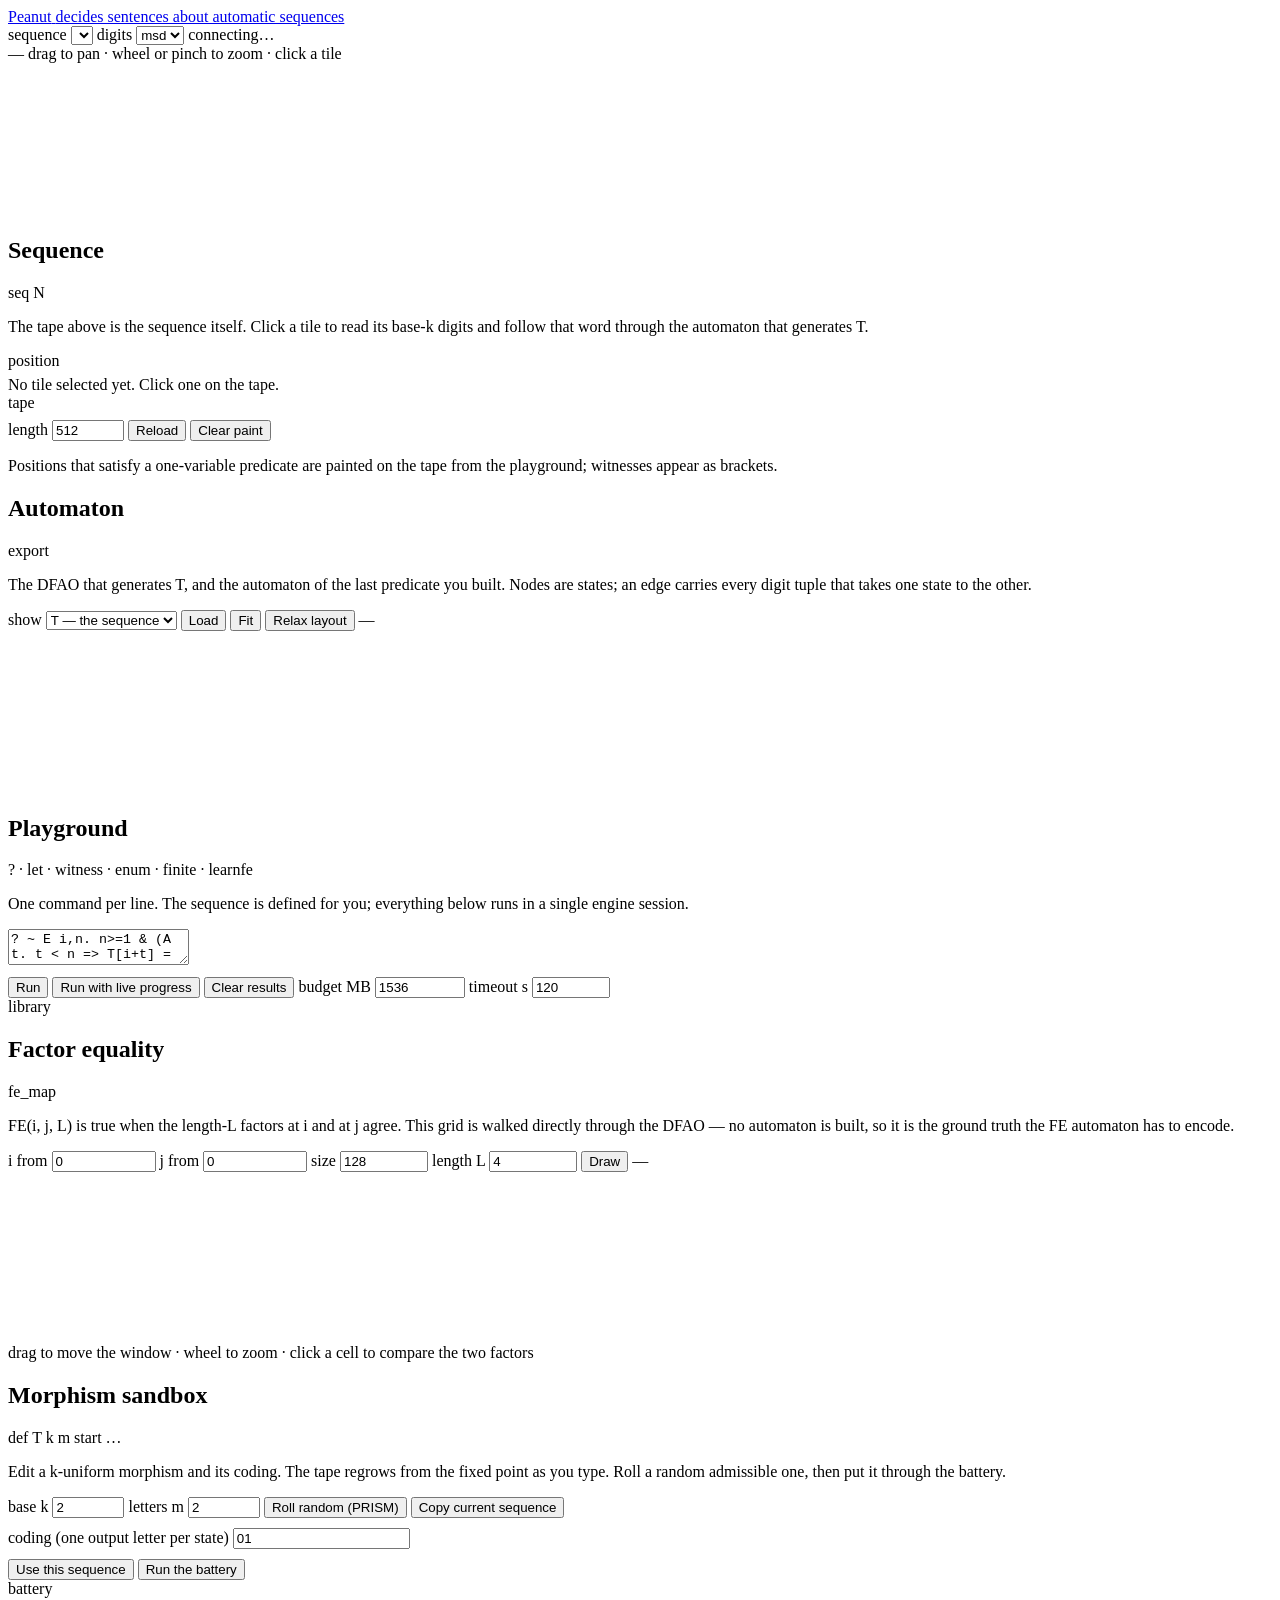
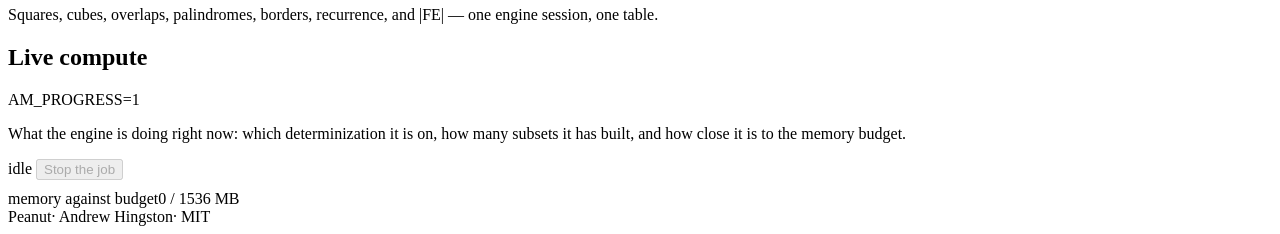
==== gui/static/index.html @ 98985024 "Initial public release of Peanut" ====
<!doctype html>
<html lang="en">
<head>
<meta charset="utf-8">
<meta name="viewport" content="width=device-width, initial-scale=1, viewport-fit=cover">
<title>Peanut</title>
<meta name="color-scheme" content="light dark">
<link rel="icon" href="/static/favicon.svg">
<link rel="apple-touch-icon" href="/static/logo.svg">
<link rel="stylesheet" href="/static/style.css">
</head>
<body>
<div class="app">

  <header class="topbar">
    <a class="brand" href="/">
      <span id="brandmark"></span>
      <span>
        <span class="wordmark">Peanut</span>
        <span class="tagline">decides sentences about automatic sequences</span>
      </span>
    </a>

    <div class="seqpick">
      <label class="field" style="flex-direction:row;align-items:center;gap:6px">
        <span>sequence</span>
        <select id="seqSelect" aria-label="Sequence"></select>
      </label>
      <label class="field" style="flex-direction:row;align-items:center;gap:6px">
        <span>digits</span>
        <select id="modeSelect" aria-label="Digit order">
          <option value="msd">msd</option>
          <option value="lsd">lsd</option>
        </select>
      </label>
      <span class="pill" id="healthPill">connecting…</span>
    </div>
  </header>

  <!-- The tape: one strip of T, shared by every view.  Results paint onto it. -->
  <section class="tape" aria-label="Sequence tape">
    <div class="tape-head">
      <span class="seqname" id="tapeName">—</span>
      <span class="def" id="tapeDef"></span>
      <span class="spacer"></span>
      <span class="eyebrow" id="tapeHint">drag to pan · wheel or pinch to zoom · click a tile</span>
    </div>
    <div class="tape-canvas-wrap">
      <canvas class="tape-canvas" id="tapeCanvas" aria-label="Symbols of the sequence"></canvas>
    </div>
    <div class="tape-legend" id="tapeLegend"></div>
  </section>

  <div class="body">
    <nav class="rail" id="rail" aria-label="Views"></nav>

    <main class="main">

      <!-- ------------------------------------------------ sequence -->
      <section class="view on" id="view-sequence">
        <div class="view-head">
          <h2>Sequence</h2><span class="cmd">seq N</span>
          <p>The tape above is the sequence itself. Click a tile to read its base-k digits and
             follow that word through the automaton that generates T.</p>
        </div>
        <div class="grid2">
          <div class="panel" id="posCard">
            <span class="eyebrow">position</span>
            <p style="color:var(--ink-2);margin:6px 0 0">No tile selected yet. Click one on the tape.</p>
          </div>
          <div class="panel">
            <span class="eyebrow">tape</span>
            <div class="row" style="margin-top:8px">
              <label class="field">length
                <input type="number" id="seqLen" min="16" max="20000" step="16" value="512">
              </label>
              <button class="btn" id="seqReload">Reload</button>
              <button class="btn ghost" id="tapeClear">Clear paint</button>
            </div>
            <p style="color:var(--ink-2)">Positions that satisfy a one-variable predicate are
               painted on the tape from the playground; witnesses appear as brackets.</p>
          </div>
        </div>
      </section>

      <!-- ------------------------------------------------ automaton -->
      <section class="view" id="view-automaton">
        <div class="view-head">
          <h2>Automaton</h2><span class="cmd">export</span>
          <p>The DFAO that generates T, and the automaton of the last predicate you built.
             Nodes are states; an edge carries every digit tuple that takes one state to the other.</p>
        </div>
        <div class="row" style="margin-bottom:10px">
          <label class="field" style="flex-direction:row;align-items:center;gap:6px">
            <span>show</span>
            <select id="autoPick"><option value="T">T — the sequence</option></select>
          </label>
          <button class="btn" id="autoReload">Load</button>
          <button class="btn ghost" id="autoFit">Fit</button>
          <button class="btn ghost" id="autoRelax">Relax layout</button>
          <span class="spacer"></span>
          <span class="pill" id="autoInfo">—</span>
        </div>
        <div class="canvas-frame">
          <canvas class="stage" id="autoCanvas" aria-label="Automaton"></canvas>
          <div class="tip" id="autoTip"></div>
        </div>
      </section>

      <!-- ------------------------------------------------ playground -->
      <section class="view" id="view-playground">
        <div class="view-head">
          <h2>Playground</h2><span class="cmd">? · let · witness · enum · finite · learnfe</span>
          <p>One command per line. The sequence is defined for you; everything below runs in a
             single engine session.</p>
        </div>
        <div class="grid2">
          <div>
            <div class="panel">
              <textarea class="editor" id="editor" spellcheck="false" aria-label="Formula script">? ~ E i,n. n&gt;=1 &amp; (A t. t &lt; n =&gt; T[i+t] = T[i+n+t])</textarea>
              <div class="row" style="margin-top:8px">
                <button class="btn primary" id="runBtn">Run</button>
                <button class="btn" id="runStreamBtn">Run with live progress</button>
                <button class="btn ghost" id="clearBtn">Clear results</button>
                <span class="spacer"></span>
                <label class="field" style="flex-direction:row;align-items:center;gap:6px">
                  <span>budget MB</span>
                  <input type="number" id="memMb" min="128" max="8192" step="128" value="1536" style="width:82px">
                </label>
                <label class="field" style="flex-direction:row;align-items:center;gap:6px">
                  <span>timeout s</span>
                  <input type="number" id="timeoutS" min="5" max="1800" step="5" value="120" style="width:70px">
                </label>
              </div>
            </div>
            <div class="results" id="results"></div>
          </div>
          <div class="panel">
            <span class="eyebrow">library</span>
            <div class="libwrap" id="library"></div>
          </div>
        </div>
      </section>

      <!-- ------------------------------------------------ heatmap -->
      <section class="view" id="view-femap">
        <div class="view-head">
          <h2>Factor equality</h2><span class="cmd">fe_map</span>
          <p>FE(i, j, L) is true when the length-L factors at i and at j agree. This grid is walked
             directly through the DFAO — no automaton is built, so it is the ground truth the FE
             automaton has to encode.</p>
        </div>
        <div class="row" style="margin-bottom:10px">
          <label class="field">i from <input type="number" id="feI0" value="0" min="0" style="width:96px"></label>
          <label class="field">j from <input type="number" id="feJ0" value="0" min="0" style="width:96px"></label>
          <label class="field">size <input type="number" id="feSize" value="128" min="8" max="512" step="8" style="width:80px"></label>
          <label class="field">length L <input type="number" id="feL" value="4" min="0" max="4096" style="width:80px"></label>
          <button class="btn primary" id="feRun">Draw</button>
          <span class="spacer"></span>
          <span class="pill" id="feInfo">—</span>
        </div>
        <div class="canvas-frame">
          <canvas class="heat" id="feCanvas" aria-label="FE heatmap"></canvas>
          <div class="tip" id="feTip"></div>
        </div>
        <p class="eyebrow" style="margin-top:8px">drag to move the window · wheel to zoom · click a cell to compare the two factors</p>
      </section>

      <!-- ------------------------------------------------ morphism -->
      <section class="view" id="view-morphism">
        <div class="view-head">
          <h2>Morphism sandbox</h2><span class="cmd">def T k m start …</span>
          <p>Edit a k-uniform morphism and its coding. The tape regrows from the fixed point as you
             type. Roll a random admissible one, then put it through the battery.</p>
        </div>
        <div class="grid2">
          <div class="panel">
            <div class="row">
              <label class="field">base k <input type="number" id="mK" value="2" min="2" max="6" style="width:64px"></label>
              <label class="field">letters m <input type="number" id="mM" value="2" min="1" max="9" style="width:64px"></label>
              <button class="btn" id="mRoll">Roll random (PRISM)</button>
              <button class="btn ghost" id="mFromCurrent">Copy current sequence</button>
            </div>
            <div class="rules" id="mRules" style="margin-top:10px"></div>
            <div class="row" style="margin-top:10px">
              <label class="field" style="flex:1">coding (one output letter per state)
                <input type="text" id="mCoding" value="01">
              </label>
            </div>
            <div class="row" style="margin-top:8px">
              <span class="def" id="mDef" style="font-family:var(--mono);font-size:11px;color:var(--ink-2);word-break:break-all"></span>
            </div>
            <div id="mStatus" style="margin-top:6px"></div>
            <div class="row" style="margin-top:10px">
              <button class="btn primary" id="mUse">Use this sequence</button>
              <button class="btn" id="mBattery">Run the battery</button>
            </div>
          </div>
          <div class="panel">
            <span class="eyebrow">battery</span>
            <div id="battOut" style="margin-top:8px;color:var(--ink-2)">
              Squares, cubes, overlaps, palindromes, borders, recurrence, and |FE| — one engine
              session, one table.
            </div>
          </div>
        </div>
      </section>

      <!-- ------------------------------------------------ live -->
      <section class="view" id="view-live">
        <div class="view-head">
          <h2>Live compute</h2><span class="cmd">AM_PROGRESS=1</span>
          <p>What the engine is doing right now: which determinization it is on, how many subsets
             it has built, and how close it is to the memory budget.</p>
        </div>
        <div class="panel">
          <div class="row" style="align-items:flex-start">
            <div class="mascot" id="mascot"></div>
            <div style="flex:1;min-width:200px">
              <div class="row">
                <span class="eyebrow" id="liveState">idle</span>
                <span class="spacer"></span>
                <button class="btn" id="cancelBtn" disabled>Stop the job</button>
              </div>
              <div class="phasebar" id="phasebar"></div>
              <div class="phaselabels" id="phaselabels"></div>
            </div>
          </div>
          <div class="counters" id="counters"></div>
          <div style="margin-top:10px">
            <div class="row"><span class="eyebrow">memory against budget</span><span class="spacer"></span><span class="eyebrow" id="memText">0 / 1536 MB</span></div>
            <div class="gauge"><i id="memBar"></i></div>
          </div>
          <div class="log" id="liveLog"></div>
        </div>
      </section>

    </main>
  </div>

  <footer class="foot">
    <span>Peanut</span><span class="dot">·</span>
    <span>Andrew Hingston</span><span class="dot">·</span>
    <span>MIT</span>
    <span class="spacer"></span>
    <span id="footEngine"></span>
  </footer>
</div>

<script src="/static/app.js"></script>
</body>
</html>
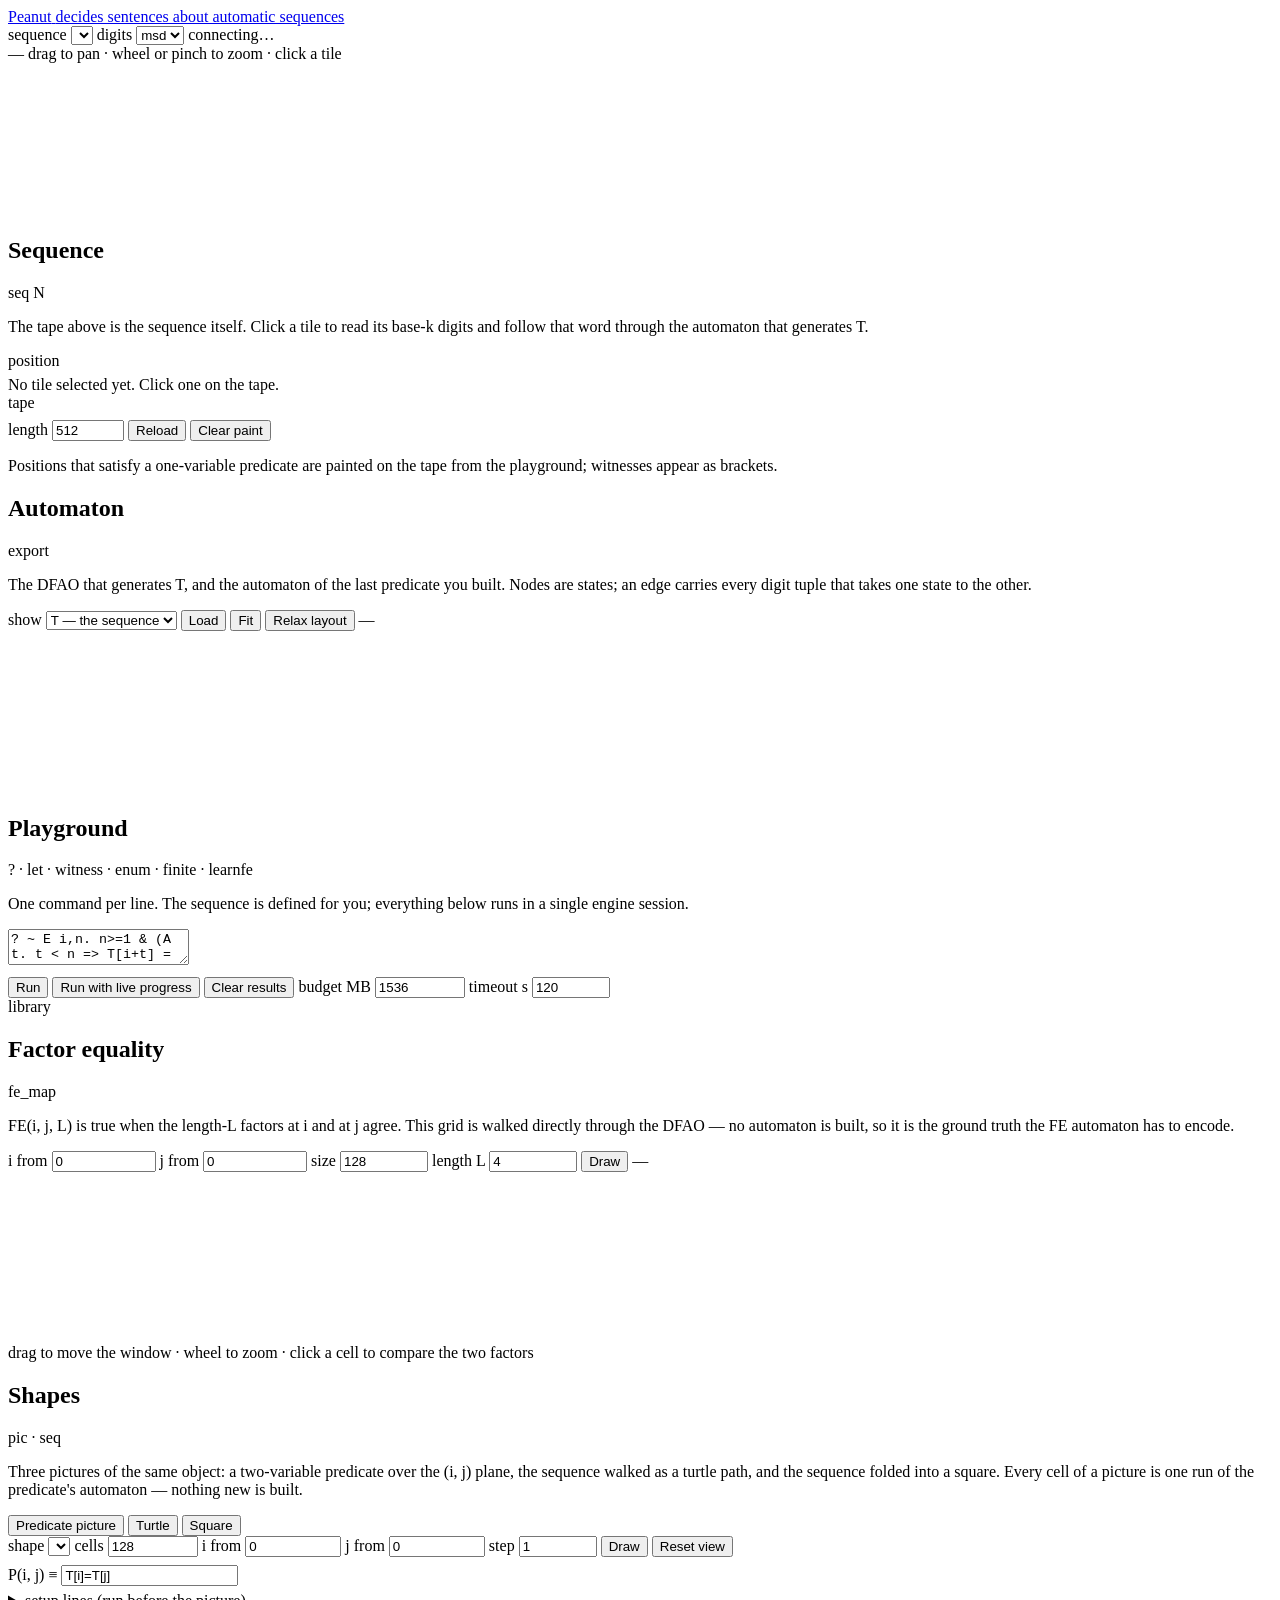
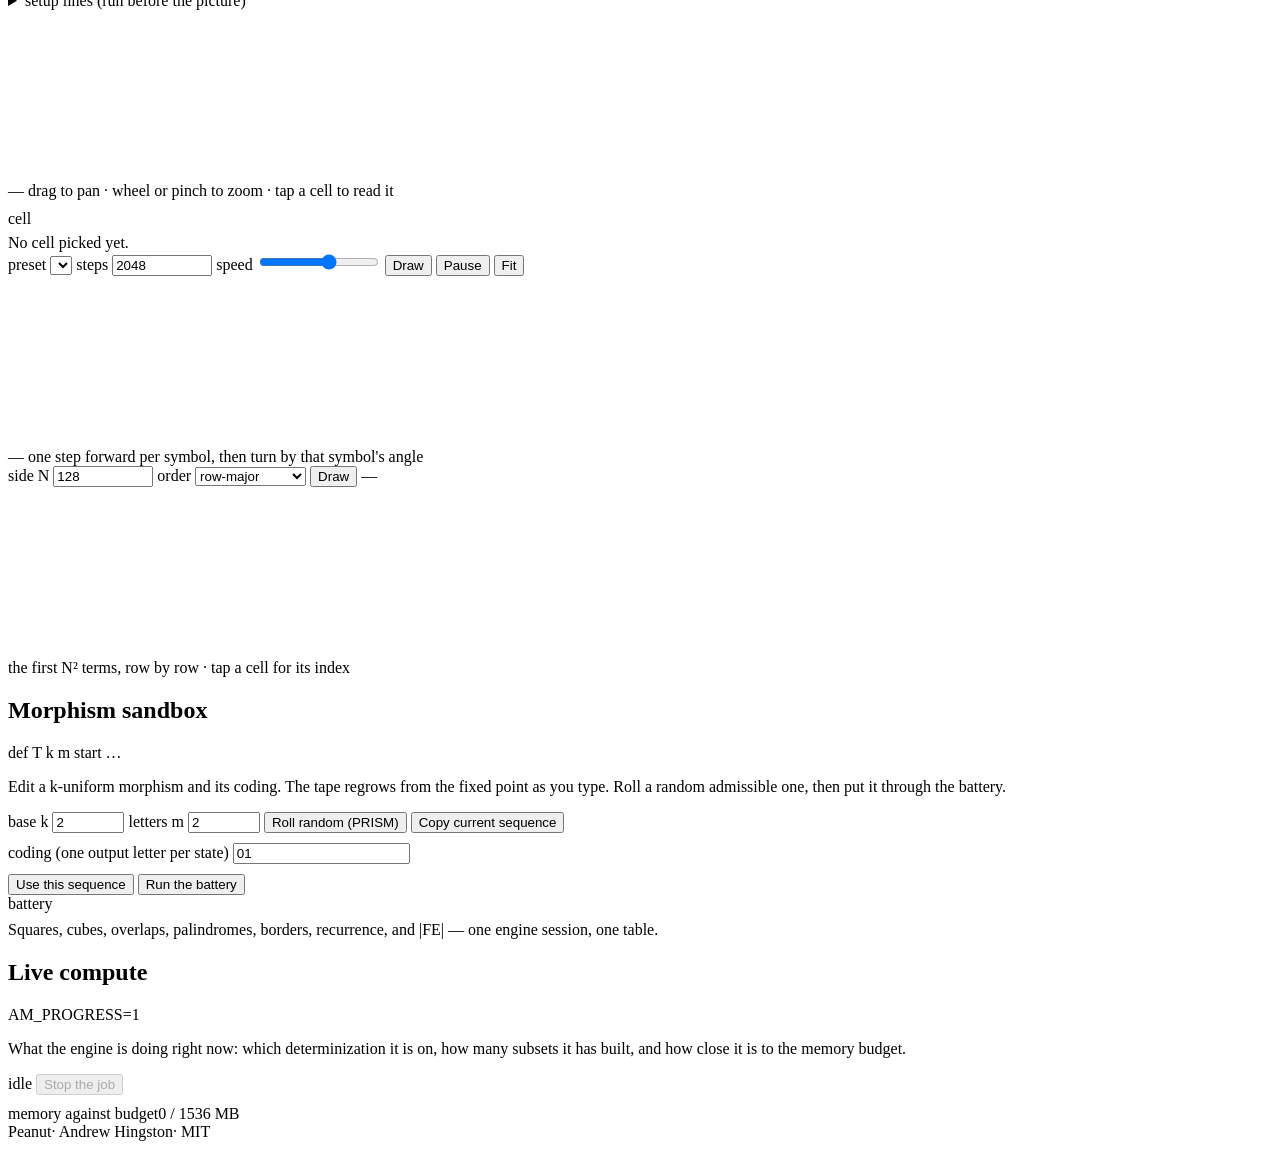
==== commit 695f92e4: "Sync: numeration systems (Fibonacci/Tribonacci/Pell), Shapes view, Live done-state, pic command" ====
--- a/gui/static/index.html
+++ b/gui/static/index.html
@@ -166,6 +166,120 @@
         <p class="eyebrow" style="margin-top:8px">drag to move the window · wheel to zoom · click a cell to compare the two factors</p>
       </section>
 
+      <!-- ------------------------------------------------ shapes -->
+      <section class="view" id="view-shapes">
+        <div class="view-head">
+          <h2>Shapes</h2><span class="cmd">pic · seq</span>
+          <p>Three pictures of the same object: a two-variable predicate over the (i, j) plane,
+             the sequence walked as a turtle path, and the sequence folded into a square. Every
+             cell of a picture is one run of the predicate's automaton — nothing new is built.</p>
+        </div>
+
+        <div class="seg" id="shapeTabs" role="tablist" aria-label="Shape kind">
+          <button role="tab" data-tab="picture" aria-selected="true">Predicate picture</button>
+          <button role="tab" data-tab="turtle" aria-selected="false">Turtle</button>
+          <button role="tab" data-tab="square" aria-selected="false">Square</button>
+        </div>
+
+        <!-- (a) predicate pictures -->
+        <div class="shape-pane on" id="shape-picture">
+          <div class="panel">
+            <div class="row">
+              <label class="field" style="flex:1 1 220px">shape
+                <select id="picShape" aria-label="Picture"></select>
+              </label>
+              <label class="field">cells
+                <input type="number" id="picN" value="128" min="8" max="1024" step="8" style="width:82px">
+              </label>
+              <label class="field">i from <input type="number" id="picI0" value="0" min="0" style="width:88px"></label>
+              <label class="field">j from <input type="number" id="picJ0" value="0" min="0" style="width:88px"></label>
+              <label class="field">step <input type="number" id="picScale" value="1" min="1" max="4096" style="width:70px"></label>
+              <button class="btn primary" id="picRun">Draw</button>
+              <button class="btn ghost" id="picHome">Reset view</button>
+            </div>
+            <div class="row" style="margin-top:8px">
+              <label class="field" style="flex:1 1 100%">P(i, j) ≡
+                <input type="text" id="picBody" value="T[i]=T[j]" spellcheck="false">
+              </label>
+            </div>
+            <details id="picSetupBox" style="margin-top:6px">
+              <summary class="eyebrow" style="cursor:pointer">setup lines (run before the picture)</summary>
+              <textarea class="editor" id="picPre" spellcheck="false" style="min-height:64px;margin-top:6px"></textarea>
+              <p class="eyebrow" id="picDefNote" style="margin:6px 0 0;text-transform:none;letter-spacing:0"></p>
+            </details>
+          </div>
+          <div class="canvas-frame" style="margin-top:10px">
+            <canvas class="pic" id="picCanvas" aria-label="Predicate picture"></canvas>
+            <div class="tip" id="picTip"></div>
+          </div>
+          <div class="row" style="margin-top:8px">
+            <span class="pill" id="picInfo">—</span>
+            <span class="swatches" id="picSwatch"></span>
+            <span class="spacer"></span>
+            <span class="eyebrow">drag to pan · wheel or pinch to zoom · tap a cell to read it</span>
+          </div>
+          <div class="panel" id="picRead" style="margin-top:10px">
+            <span class="eyebrow">cell</span>
+            <p style="color:var(--ink-2);margin:6px 0 0">No cell picked yet.</p>
+          </div>
+        </div>
+
+        <!-- (b) turtle graphics -->
+        <div class="shape-pane" id="shape-turtle">
+          <div class="panel">
+            <div class="row">
+              <label class="field" style="flex:1 1 200px">preset
+                <select id="turPreset" aria-label="Turtle preset"></select>
+              </label>
+              <label class="field">steps
+                <input type="number" id="turN" value="2048" min="16" max="20000" step="16" style="width:92px">
+              </label>
+              <label class="field">speed
+                <input type="range" id="turSpeed" min="0" max="100" value="60" style="width:120px">
+              </label>
+              <button class="btn primary" id="turDraw">Draw</button>
+              <button class="btn" id="turPause">Pause</button>
+              <button class="btn ghost" id="turFit">Fit</button>
+            </div>
+            <div class="row" id="turAngles" style="margin-top:8px"></div>
+          </div>
+          <div class="canvas-frame" style="margin-top:10px">
+            <canvas class="pic" id="turCanvas" aria-label="Turtle path"></canvas>
+          </div>
+          <div class="row" style="margin-top:8px">
+            <span class="pill" id="turInfo">—</span>
+            <span class="spacer"></span>
+            <span class="eyebrow">one step forward per symbol, then turn by that symbol's angle</span>
+          </div>
+        </div>
+
+        <!-- (c) sequence as a square -->
+        <div class="shape-pane" id="shape-square">
+          <div class="panel">
+            <div class="row">
+              <label class="field">side N
+                <input type="number" id="sqN" value="128" min="8" max="512" step="8" style="width:92px">
+              </label>
+              <label class="field" style="flex-direction:row;align-items:center;gap:6px">
+                <span>order</span>
+                <select id="sqOrder" aria-label="Fill order">
+                  <option value="row">row-major</option>
+                  <option value="boustro">boustrophedon</option>
+                </select>
+              </label>
+              <button class="btn primary" id="sqRun">Draw</button>
+              <span class="spacer"></span>
+              <span class="pill" id="sqInfo">—</span>
+            </div>
+          </div>
+          <div class="canvas-frame" style="margin-top:10px">
+            <canvas class="pic" id="sqCanvas" aria-label="The sequence laid out as a square"></canvas>
+            <div class="tip" id="sqTip"></div>
+          </div>
+          <p class="eyebrow" style="margin-top:8px">the first N² terms, row by row · tap a cell for its index</p>
+        </div>
+      </section>
+
       <!-- ------------------------------------------------ morphism -->
       <section class="view" id="view-morphism">
         <div class="view-head">
@@ -216,11 +330,13 @@
         <div class="panel">
           <div class="row" style="align-items:flex-start">
             <div class="mascot" id="mascot"></div>
-            <div style="flex:1;min-width:200px">
+            <div style="flex:1;min-width:min(200px,100%)">
               <div class="row">
                 <span class="eyebrow" id="liveState">idle</span>
+                <span class="chip" id="liveVerdict" hidden></span>
                 <span class="spacer"></span>
                 <button class="btn" id="cancelBtn" disabled>Stop the job</button>
+                <span class="chip done" id="liveDone" hidden>Done</span>
               </div>
               <div class="phasebar" id="phasebar"></div>
               <div class="phaselabels" id="phaselabels"></div>
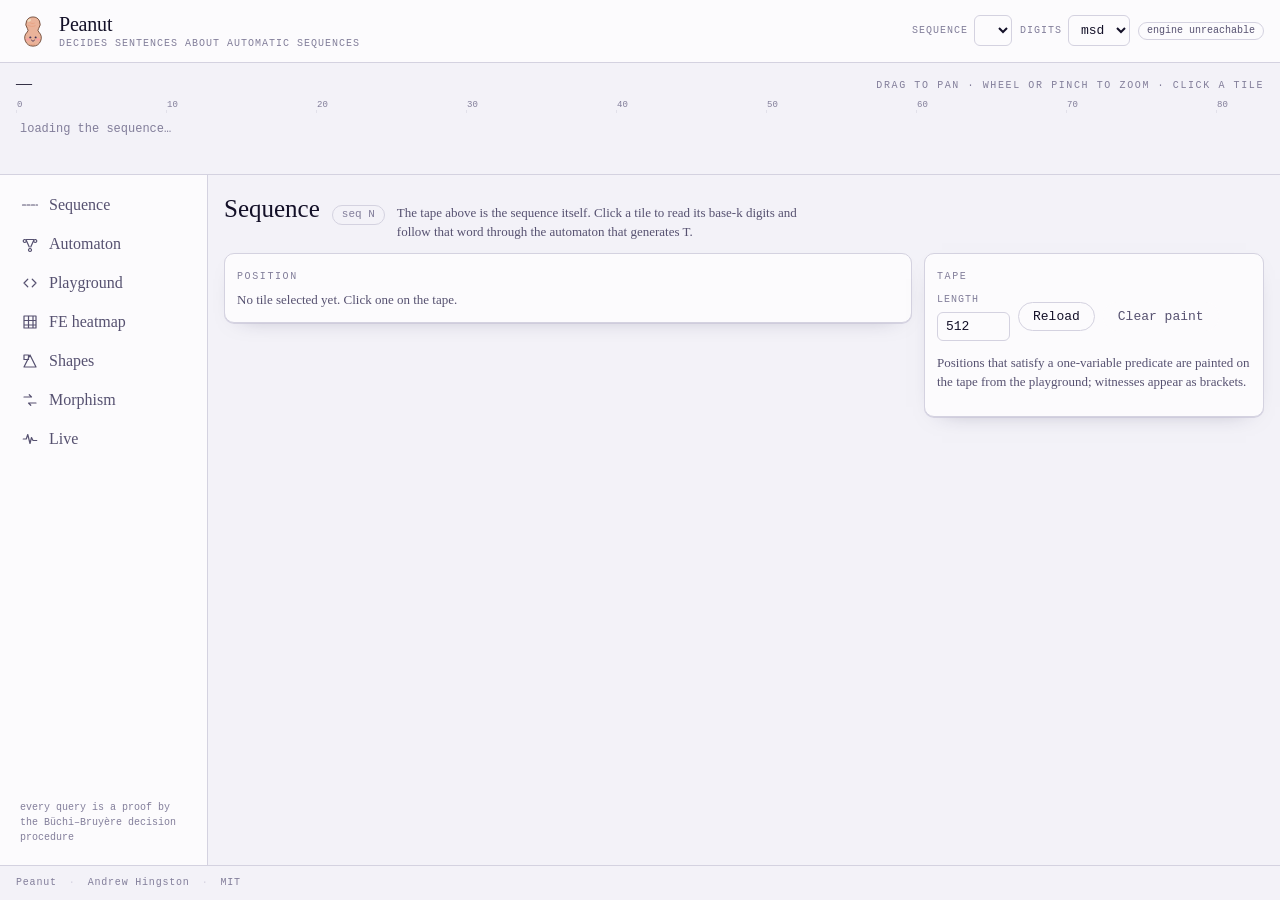
==== commit ea45be4e: "Sync from research repo: simsub attribution fix + WASM playground backend Cite Nicol & Frohme, "Deco" ====
--- a/gui/static/index.html
+++ b/gui/static/index.html
@@ -5,15 +5,15 @@
 <meta name="viewport" content="width=device-width, initial-scale=1, viewport-fit=cover">
 <title>Peanut</title>
 <meta name="color-scheme" content="light dark">
-<link rel="icon" href="/static/favicon.svg">
-<link rel="apple-touch-icon" href="/static/logo.svg">
-<link rel="stylesheet" href="/static/style.css">
+<link rel="icon" href="favicon.svg">
+<link rel="apple-touch-icon" href="logo.svg">
+<link rel="stylesheet" href="style.css">
 </head>
 <body>
 <div class="app">
 
   <header class="topbar">
-    <a class="brand" href="/">
+    <a class="brand" href="./">
       <span id="brandmark"></span>
       <span>
         <span class="wordmark">Peanut</span>
@@ -363,6 +363,7 @@
   </footer>
 </div>
 
-<script src="/static/app.js"></script>
+<script src="wasm-backend.js"></script>
+<script src="app.js"></script>
 </body>
 </html>
--- a/gui/static/style.css
+++ b/gui/static/style.css
@@ -0,0 +1,512 @@
+/* Peanut — every token below is derived from PEANUT_DESIGN_SEED = 653658211.
+   The derivation (splitmix64, draw order, candidate lists) is written out in
+   gui/DESIGN.md.  Do not hand-tune a value here without changing that file too. */
+
+:root {
+  /* seed draw 1: base hue 248.  draw 2: split-complement, so the arms are 38 and 98.
+     draw 12: saturation 53. */
+  --h-ink: 248;
+  --h-warn: 38;
+  --h-true: 98;
+
+  --paper:      hsl(248 30% 96%);
+  --panel:      hsl(248 40% 99%);
+  --panel-2:    hsl(248 24% 93%);
+  --rule:       hsl(248 18% 85%);
+  --rule-soft:  hsl(248 18% 90%);
+  --ink:        hsl(248 42% 11%);
+  --ink-2:      hsl(248 16% 38%);
+  --ink-3:      hsl(248 12% 55%);
+
+  --indigo:     hsl(248 53% 46%);
+  --indigo-2:   hsl(248 53% 92%);
+  --amber:      hsl(38 74% 42%);
+  --amber-2:    hsl(38 80% 90%);
+  --green:      hsl(98 40% 30%);
+  --green-2:    hsl(98 38% 88%);
+  --rust:       hsl(14 62% 44%);
+  --rust-2:     hsl(14 70% 92%);
+
+  /* draw 9: corner radius 10 — the peanut shell is round, so everything is */
+  --r: 10px;
+  --r-s: 6px;
+
+  /* draw 7: modular scale 1.25 from 13px */
+  --t0: 13px;
+  --t1: 16px;
+  --t2: 20px;
+  --t3: 25px;
+  --t4: 32px;
+
+  /* draw 4/5/6: American Typewriter / Charter / Menlo */
+  --display: "American Typewriter", "Superclarendon", "Rockwell", Georgia, serif;
+  --body: Charter, "Iowan Old Style", Georgia, "Times New Roman", serif;
+  --mono: Menlo, "SF Mono", Monaco, "Courier New", monospace;
+
+  --rail: 208px;
+  --shadow: 0 1px 0 hsl(248 20% 80% / .6), 0 8px 24px -18px hsl(248 40% 20% / .5);
+}
+
+@media (prefers-color-scheme: dark) {
+  :root {
+    --paper:     hsl(248 26% 9%);
+    --panel:     hsl(248 22% 13%);
+    --panel-2:   hsl(248 20% 17%);
+    --rule:      hsl(248 14% 26%);
+    --rule-soft: hsl(248 14% 20%);
+    --ink:       hsl(248 24% 93%);
+    --ink-2:     hsl(248 14% 70%);
+    --ink-3:     hsl(248 12% 55%);
+    --indigo:    hsl(248 62% 72%);
+    --indigo-2:  hsl(248 40% 24%);
+    --amber:     hsl(38 78% 62%);
+    --amber-2:   hsl(38 40% 22%);
+    --green:     hsl(98 44% 60%);
+    --green-2:   hsl(98 30% 20%);
+    --rust:      hsl(14 70% 64%);
+    --rust-2:    hsl(14 40% 22%);
+    --shadow: 0 1px 0 hsl(248 20% 4% / .6), 0 10px 26px -18px hsl(0 0% 0% / .8);
+  }
+}
+
+* { box-sizing: border-box; }
+
+html, body {
+  margin: 0;
+  padding: 0;
+  background: var(--paper);
+  color: var(--ink);
+  font-family: var(--body);
+  font-size: var(--t0);
+  line-height: 1.45;
+  -webkit-text-size-adjust: 100%;
+}
+
+a { color: var(--indigo); }
+
+.eyebrow {
+  font-family: var(--mono);
+  font-size: 10px;
+  letter-spacing: .16em;
+  text-transform: uppercase;
+  color: var(--ink-3);
+}
+
+/* ------------------------------------------------------------------ shell */
+
+.app {
+  min-height: 100vh;
+  min-height: 100dvh;
+  display: grid;
+  grid-template-rows: auto auto 1fr auto;
+}
+
+.topbar {
+  display: flex;
+  align-items: center;
+  gap: 14px;
+  padding: 10px 16px;
+  border-bottom: 1px solid var(--rule);
+  background: var(--panel);
+  flex-wrap: wrap;
+}
+
+.brand { display: flex; align-items: center; gap: 9px; text-decoration: none; color: inherit; }
+.brand svg { width: 34px; height: 34px; display: block; }
+.brand .wordmark {
+  font-family: var(--display);
+  font-size: var(--t2);
+  letter-spacing: -.01em;
+}
+.brand .tagline {
+  font-family: var(--mono);
+  font-size: 10px;
+  letter-spacing: .1em;
+  text-transform: uppercase;
+  color: var(--ink-3);
+  display: block;
+  margin-top: -2px;
+}
+
+.seqpick { display: flex; align-items: center; gap: 8px; margin-left: auto; flex-wrap: wrap; }
+
+select, input[type="text"], input[type="number"], textarea {
+  font-family: var(--mono);
+  font-size: var(--t0);
+  color: var(--ink);
+  background: var(--panel);
+  border: 1px solid var(--rule);
+  border-radius: var(--r-s);
+  padding: 6px 8px;
+}
+select { max-width: 46vw; }
+textarea { width: 100%; resize: vertical; line-height: 1.5; }
+
+:focus-visible {
+  outline: 2px solid var(--amber);
+  outline-offset: 2px;
+}
+
+.btn {
+  font-family: var(--mono);
+  font-size: var(--t0);
+  border: 1px solid var(--rule);
+  background: var(--panel);
+  color: var(--ink);
+  border-radius: 999px;
+  padding: 6px 14px;
+  cursor: pointer;
+  white-space: nowrap;
+}
+.btn:hover { border-color: var(--indigo); color: var(--indigo); }
+.btn.primary { background: var(--indigo); border-color: var(--indigo); color: hsl(248 30% 98%); }
+.btn.primary:hover { filter: brightness(1.08); color: hsl(248 30% 98%); }
+.btn.ghost { border-color: transparent; color: var(--ink-2); }
+.btn[disabled] { opacity: .45; cursor: not-allowed; }
+
+/* --------------------------------------------------------- the tape (signature) */
+
+.tape {
+  position: sticky;
+  top: 0;
+  z-index: 20;
+  background: var(--paper);
+  border-bottom: 1px solid var(--rule);
+  padding: 8px 16px 6px;
+}
+.tape-head {
+  display: flex;
+  align-items: baseline;
+  gap: 12px;
+  margin-bottom: 5px;
+  flex-wrap: wrap;
+}
+.tape-head .seqname { font-family: var(--display); font-size: var(--t1); }
+.tape-head .def { font-family: var(--mono); font-size: 11px; color: var(--ink-3); }
+.tape-canvas-wrap { position: relative; }
+canvas.tape-canvas { display: block; width: 100%; height: 66px; touch-action: none; cursor: grab; }
+canvas.tape-canvas:active { cursor: grabbing; }
+.tape-legend {
+  display: flex; gap: 14px; flex-wrap: wrap;
+  font-family: var(--mono); font-size: 10px; color: var(--ink-3); margin-top: 3px;
+}
+.tape-legend b { font-weight: normal; color: var(--ink-2); }
+
+/* ------------------------------------------------------------------ body */
+
+.body { display: grid; grid-template-columns: var(--rail) 1fr; min-height: 0; }
+.body > * { min-width: 0; }   /* grid items default to min-content: without this the
+                                 rail's row of buttons makes the whole page scroll sideways */
+
+.rail {
+  border-right: 1px solid var(--rule);
+  padding: 12px 10px;
+  display: flex;
+  flex-direction: column;
+  gap: 3px;
+  background: var(--panel);
+}
+.rail button {
+  display: flex; align-items: center; gap: 10px;
+  width: 100%;
+  text-align: left;
+  border: 1px solid transparent;
+  background: none;
+  color: var(--ink-2);
+  font-family: var(--body);
+  font-size: var(--t1);
+  padding: 8px 10px;
+  border-radius: var(--r);
+  cursor: pointer;
+}
+.rail button svg { width: 18px; height: 18px; flex: 0 0 18px; }
+.rail button:hover { background: var(--panel-2); color: var(--ink); }
+.rail button[aria-current="true"] { background: var(--indigo-2); color: var(--ink); border-color: var(--indigo); }
+.rail .rail-note {
+  margin-top: auto;
+  font-family: var(--mono);
+  font-size: 10px;
+  color: var(--ink-3);
+  line-height: 1.5;
+  padding: 8px 10px;
+}
+
+.main { padding: 16px; min-width: 0; }
+.view { display: none; }
+.view.on { display: block; }
+
+.view-head {
+  display: flex; align-items: baseline; gap: 12px; flex-wrap: wrap;
+  margin: 0 0 12px;
+}
+.view-head h2 { font-family: var(--display); font-size: var(--t3); margin: 0; font-weight: normal; }
+.view-head .cmd {
+  font-family: var(--mono); font-size: 11px; color: var(--ink-3);
+  border: 1px solid var(--rule); border-radius: 999px; padding: 1px 9px;
+}
+.view-head p { margin: 0; color: var(--ink-2); max-width: 62ch; min-width: 0; flex-basis: 100%; }
+
+.panel {
+  background: var(--panel);
+  border: 1px solid var(--rule);
+  border-radius: var(--r);
+  padding: 12px;
+  box-shadow: var(--shadow);
+}
+.grid2 { display: grid; gap: 12px; grid-template-columns: minmax(0, 1fr) minmax(0, 340px); align-items: start; }
+.grid2 > * { min-width: 0; }   /* grid items default to min-content width: without this a
+  panel holding a nowrap row (e.g. the "Find every occurrence" button) refuses to shrink
+  below that row's width and overflows its track -- same fix as `.body > *` above. */
+.grid-half { display: grid; gap: 12px; grid-template-columns: repeat(auto-fit, minmax(260px, 1fr)); }
+.row { display: flex; gap: 8px; align-items: center; flex-wrap: wrap; }
+.row.tight { gap: 6px; }
+.spacer { flex: 1 1 auto; }
+
+label.field { display: flex; flex-direction: column; gap: 4px; font-family: var(--mono); font-size: 10px; letter-spacing: .1em; text-transform: uppercase; color: var(--ink-3); min-width: 0; }
+label.field input, label.field select { text-transform: none; letter-spacing: 0; }
+/* a <select> is as wide as its longest option unless told otherwise, and one option here
+   is a sentence -- without this the shape menu drags the whole row past a phone's width */
+label.field input, label.field select { min-width: 0; max-width: 100%; }
+label.field select, label.field option { white-space: nowrap; overflow: hidden; text-overflow: ellipsis; }
+
+/* ------------------------------------------------------------- playground */
+
+.editor {
+  font-family: var(--mono);
+  min-height: 132px;
+  tab-size: 2;
+}
+.libwrap { max-height: 420px; overflow: auto; }
+.libgroup { margin-bottom: 10px; }
+.libgroup > .eyebrow { display: block; margin: 0 0 4px; }
+.libitem {
+  display: block; width: 100%; text-align: left;
+  border: 1px solid var(--rule-soft); background: var(--panel);
+  border-radius: var(--r-s); padding: 6px 9px; margin-bottom: 4px;
+  cursor: pointer; color: var(--ink); font-family: var(--body); font-size: var(--t0);
+}
+.libitem:hover { border-color: var(--indigo); background: var(--indigo-2); }
+.libitem small { display: block; color: var(--ink-3); font-family: var(--mono); font-size: 10px; }
+
+.results { display: flex; flex-direction: column; gap: 8px; margin-top: 12px; }
+.res {
+  border: 1px solid var(--rule);
+  border-left: 4px solid var(--ink-3);
+  border-radius: var(--r-s);
+  padding: 8px 11px;
+  background: var(--panel);
+}
+.res .verdict { font-family: var(--display); font-size: var(--t2); }
+.res .formula { font-family: var(--mono); font-size: 11px; color: var(--ink-2); word-break: break-word; }
+.res .stats { font-family: var(--mono); font-size: 10px; color: var(--ink-3); margin-top: 3px; }
+.res.true  { border-left-color: var(--green); }
+.res.true .verdict { color: var(--green); }
+.res.false { border-left-color: var(--indigo); }
+.res.false .verdict { color: var(--indigo); }
+.res.err   { border-left-color: var(--rust); background: var(--rust-2); }
+.res.err .verdict { color: var(--rust); }
+.res.info  { border-left-color: var(--amber); }
+
+.pill {
+  font-family: var(--mono); font-size: 10px; border-radius: 999px;
+  padding: 1px 8px; border: 1px solid var(--rule); color: var(--ink-2);
+}
+
+/* ------------------------------------------------------------- automaton */
+
+.canvas-frame {
+  position: relative;
+  border: 1px solid var(--rule);
+  border-radius: var(--r);
+  background: var(--panel);
+  overflow: hidden;
+}
+canvas.stage { display: block; width: 100%; height: min(62vh, 560px); touch-action: none; cursor: grab; }
+canvas.stage:active { cursor: grabbing; }
+.tip {
+  position: absolute; pointer-events: none; z-index: 5;
+  background: var(--ink); color: var(--paper);
+  font-family: var(--mono); font-size: 11px; line-height: 1.4;
+  padding: 6px 8px; border-radius: var(--r-s); max-width: 280px;
+  opacity: 0; transition: opacity .1s;
+}
+.tip.on { opacity: 1; }
+
+/* ------------------------------------------------------------- heatmap */
+
+canvas.heat { display: block; width: 100%; height: min(58vh, 520px); touch-action: none; cursor: crosshair; }
+
+/* ------------------------------------------------------------- live panel */
+
+.phasebar { display: flex; gap: 4px; margin: 8px 0; }
+.phasebar div {
+  flex: 1; height: 8px; border-radius: 999px; background: var(--panel-2);
+  border: 1px solid var(--rule-soft);
+}
+.phasebar div.on { background: var(--indigo); border-color: var(--indigo); }
+.phasebar div.done { background: var(--green); border-color: var(--green); }
+/* a phase the ladder never needed is not "not yet" -- it is "not required", so it is
+   drawn hollow and dashed rather than as a pending grey slot */
+.phasebar div.skip { background: none; border-style: dashed; border-color: var(--rule); }
+.phaselabels { display: flex; gap: 4px; }
+/* `brzozowski` is wider than a sixth of a phone, and a label must never be the thing
+   that makes the page scroll: the bar is the signal, the word is the caption */
+.phaselabels span {
+  flex: 1 1 0; min-width: 0;
+  overflow: hidden; white-space: nowrap; text-overflow: ellipsis;
+  font-family: var(--mono); font-size: 9px; letter-spacing: .08em; text-transform: uppercase; color: var(--ink-3);
+}
+.phaselabels span.skip { opacity: .45; text-decoration: line-through; }
+.phaselabels span.done { color: var(--green); }
+.phaselabels span.on { color: var(--indigo); }
+
+.chip {
+  font-family: var(--mono); font-size: 11px; letter-spacing: .08em;
+  border-radius: 999px; padding: 2px 10px;
+  border: 1px solid var(--rule); color: var(--ink-2); background: var(--panel);
+  white-space: nowrap;
+}
+.chip[hidden] { display: none; }
+.chip.true  { border-color: var(--green); color: var(--green); background: var(--green-2); }
+.chip.false { border-color: var(--indigo); color: var(--indigo); background: var(--indigo-2); }
+.chip.err   { border-color: var(--rust); color: var(--rust); background: var(--rust-2); }
+.chip.done  { border-color: var(--rule); color: var(--ink-2); }
+
+.counters { display: grid; grid-template-columns: repeat(auto-fit, minmax(108px, 1fr)); gap: 8px; margin-top: 10px; }
+.counter { border: 1px solid var(--rule-soft); border-radius: var(--r-s); padding: 7px 9px; background: var(--panel); }
+.counter .k { font-family: var(--mono); font-size: 9px; letter-spacing: .12em; text-transform: uppercase; color: var(--ink-3); }
+.counter .v { font-family: var(--mono); font-size: var(--t2); font-variant-numeric: tabular-nums; }
+
+.gauge { height: 10px; border-radius: 999px; background: var(--panel-2); overflow: hidden; border: 1px solid var(--rule-soft); }
+.gauge i { display: block; height: 100%; width: 0; background: var(--indigo); transition: width .2s; }
+.gauge i.hot { background: var(--rust); }
+
+.log {
+  font-family: var(--mono); font-size: 10.5px; line-height: 1.55;
+  max-height: 240px; overflow: auto; margin-top: 10px;
+  border-top: 1px dashed var(--rule); padding-top: 8px; color: var(--ink-2);
+  white-space: pre-wrap; word-break: break-word;
+}
+
+.mascot { width: 74px; height: 74px; flex: 0 0 74px; }
+.mascot svg { width: 100%; height: 100%; display: block; }
+.mascot.react svg { animation: bob .5s ease-out; }
+@keyframes bob {
+  0% { transform: translateY(0) rotate(0); }
+  35% { transform: translateY(-8px) rotate(-5deg); }
+  70% { transform: translateY(2px) rotate(3deg); }
+  100% { transform: translateY(0) rotate(0); }
+}
+@media (prefers-reduced-motion: reduce) {
+  .mascot.react svg { animation: none; }
+  .gauge i { transition: none; }
+}
+
+/* ------------------------------------------------------------- shapes */
+
+/* a segmented control, not a second rail: the three shapes are one view's modes */
+.seg { display: flex; gap: 4px; margin-bottom: 10px; overflow-x: auto; scrollbar-width: none; }
+.seg::-webkit-scrollbar { display: none; }
+.seg button {
+  font-family: var(--mono); font-size: 11px; letter-spacing: .06em;
+  border: 1px solid var(--rule); background: var(--panel); color: var(--ink-2);
+  border-radius: 999px; padding: 6px 14px; cursor: pointer; white-space: nowrap;
+}
+.seg button[aria-selected="true"] { background: var(--indigo-2); border-color: var(--indigo); color: var(--ink); }
+
+.shape-pane { display: none; }
+.shape-pane.on { display: block; }
+
+/* a picture is square, so the box is square: aspect-ratio keeps the canvas exactly as
+   tall as the grid it holds instead of leaving dead space above and below it */
+canvas.pic {
+  display: block; width: 100%; aspect-ratio: 1 / 1; max-height: min(70vh, 620px);
+  touch-action: none; cursor: crosshair;
+}
+#turCanvas { cursor: default; }
+
+.swatches { display: flex; gap: 8px; flex-wrap: wrap; font-family: var(--mono); font-size: 10px; color: var(--ink-3); }
+.swatch { display: inline-flex; align-items: center; gap: 5px; }
+.swatch i { width: 12px; height: 12px; border-radius: 3px; display: inline-block; border: 1px solid var(--rule); }
+
+.angles { display: flex; gap: 8px; flex-wrap: wrap; }
+.angles label { display: flex; align-items: center; gap: 5px; font-family: var(--mono); font-size: 10px; color: var(--ink-3); }
+.angles input { width: 72px; }
+
+/* ------------------------------------------------------------- morphism */
+
+.rules { display: grid; gap: 6px; }
+.rule-row { display: grid; grid-template-columns: 74px 1fr 46px; gap: 8px; align-items: center; }
+.rule-row .from { font-family: var(--mono); font-size: var(--t0); color: var(--ink-2); }
+.rule-row input { width: 100%; }
+.warn { color: var(--rust); font-family: var(--mono); font-size: 11px; }
+.ok-note { color: var(--green); font-family: var(--mono); font-size: 11px; }
+
+table.batt { width: 100%; border-collapse: collapse; font-family: var(--mono); font-size: 11px; }
+table.batt th { text-align: left; font-weight: normal; color: var(--ink-3); font-size: 10px; letter-spacing: .1em; text-transform: uppercase; border-bottom: 1px solid var(--rule); padding: 4px 6px; }
+table.batt td { padding: 4px 6px; border-bottom: 1px solid var(--rule-soft); vertical-align: top; }
+table.batt td.v-true { color: var(--green); }
+table.batt td.v-false { color: var(--indigo); }
+table.batt td.v-err { color: var(--rust); }
+
+/* ------------------------------------------------------------- position card */
+
+.posgrid { display: grid; gap: 10px; grid-template-columns: repeat(auto-fit, minmax(180px, 1fr)); }
+.digits { display: flex; gap: 4px; flex-wrap: wrap; }
+.digit {
+  font-family: var(--mono); font-size: var(--t1);
+  border: 1px solid var(--rule); border-radius: var(--r-s);
+  padding: 2px 8px; background: var(--panel-2);
+}
+.path { display: flex; gap: 6px; align-items: center; flex-wrap: wrap; font-family: var(--mono); font-size: 12px; }
+.path .st { border: 1px solid var(--indigo); color: var(--indigo); border-radius: 999px; padding: 1px 8px; }
+.path .st.final { background: var(--indigo); color: var(--panel); }
+.path .arr { color: var(--ink-3); }
+
+/* ------------------------------------------------------------------ footer */
+
+.foot {
+  border-top: 1px solid var(--rule);
+  padding: 10px 16px;
+  font-family: var(--mono);
+  font-size: 10px;
+  letter-spacing: .08em;
+  color: var(--ink-3);
+  display: flex; gap: 12px; flex-wrap: wrap; align-items: center;
+}
+.foot .dot { color: var(--rule); }
+
+/* ------------------------------------------------------------------ phone */
+
+@media (max-width: 900px) {
+  .body { grid-template-columns: 1fr; }
+  .rail {
+    order: 2;
+    align-self: end;              /* hug the tabs: a short page must not grow the bar */
+    align-items: center;
+    position: sticky; bottom: 0; z-index: 25;
+    flex-direction: row; overflow-x: auto;
+    border-right: none; border-top: 1px solid var(--rule);
+    padding: 6px 8px; gap: 4px;
+  }
+  .rail button { width: auto; flex-direction: column; gap: 2px; font-size: 10px; padding: 6px 6px; }
+  .rail { scrollbar-width: none; }
+  .rail::-webkit-scrollbar { display: none; }
+  .rail button span { white-space: nowrap; }
+  .rail .rail-note { display: none; }
+  .main { order: 1; padding: 12px; min-width: 0; }
+  .tape { padding: 8px 12px 6px; }
+  .tape-head .def { display: none; }
+  #tapeHint { display: none; }
+  .grid2 { grid-template-columns: 1fr; }
+  .brand .tagline { display: none; }
+  .seqpick { width: 100%; margin-left: 0; }
+  /* `flex: 1 1 160px` on every select was a phone-only bug: inside a column `label.field`
+     the basis lands on the *main* axis, so a select 160px TALL.  Only the header's row of
+     pickers wants to grow. */
+  select { max-width: 100%; }
+  .seqpick select { flex: 1 1 160px; }
+  canvas.stage { height: 54vh; }
+  canvas.pic { max-height: 62vh; }
+  .seg button { padding: 6px 11px; }
+}
